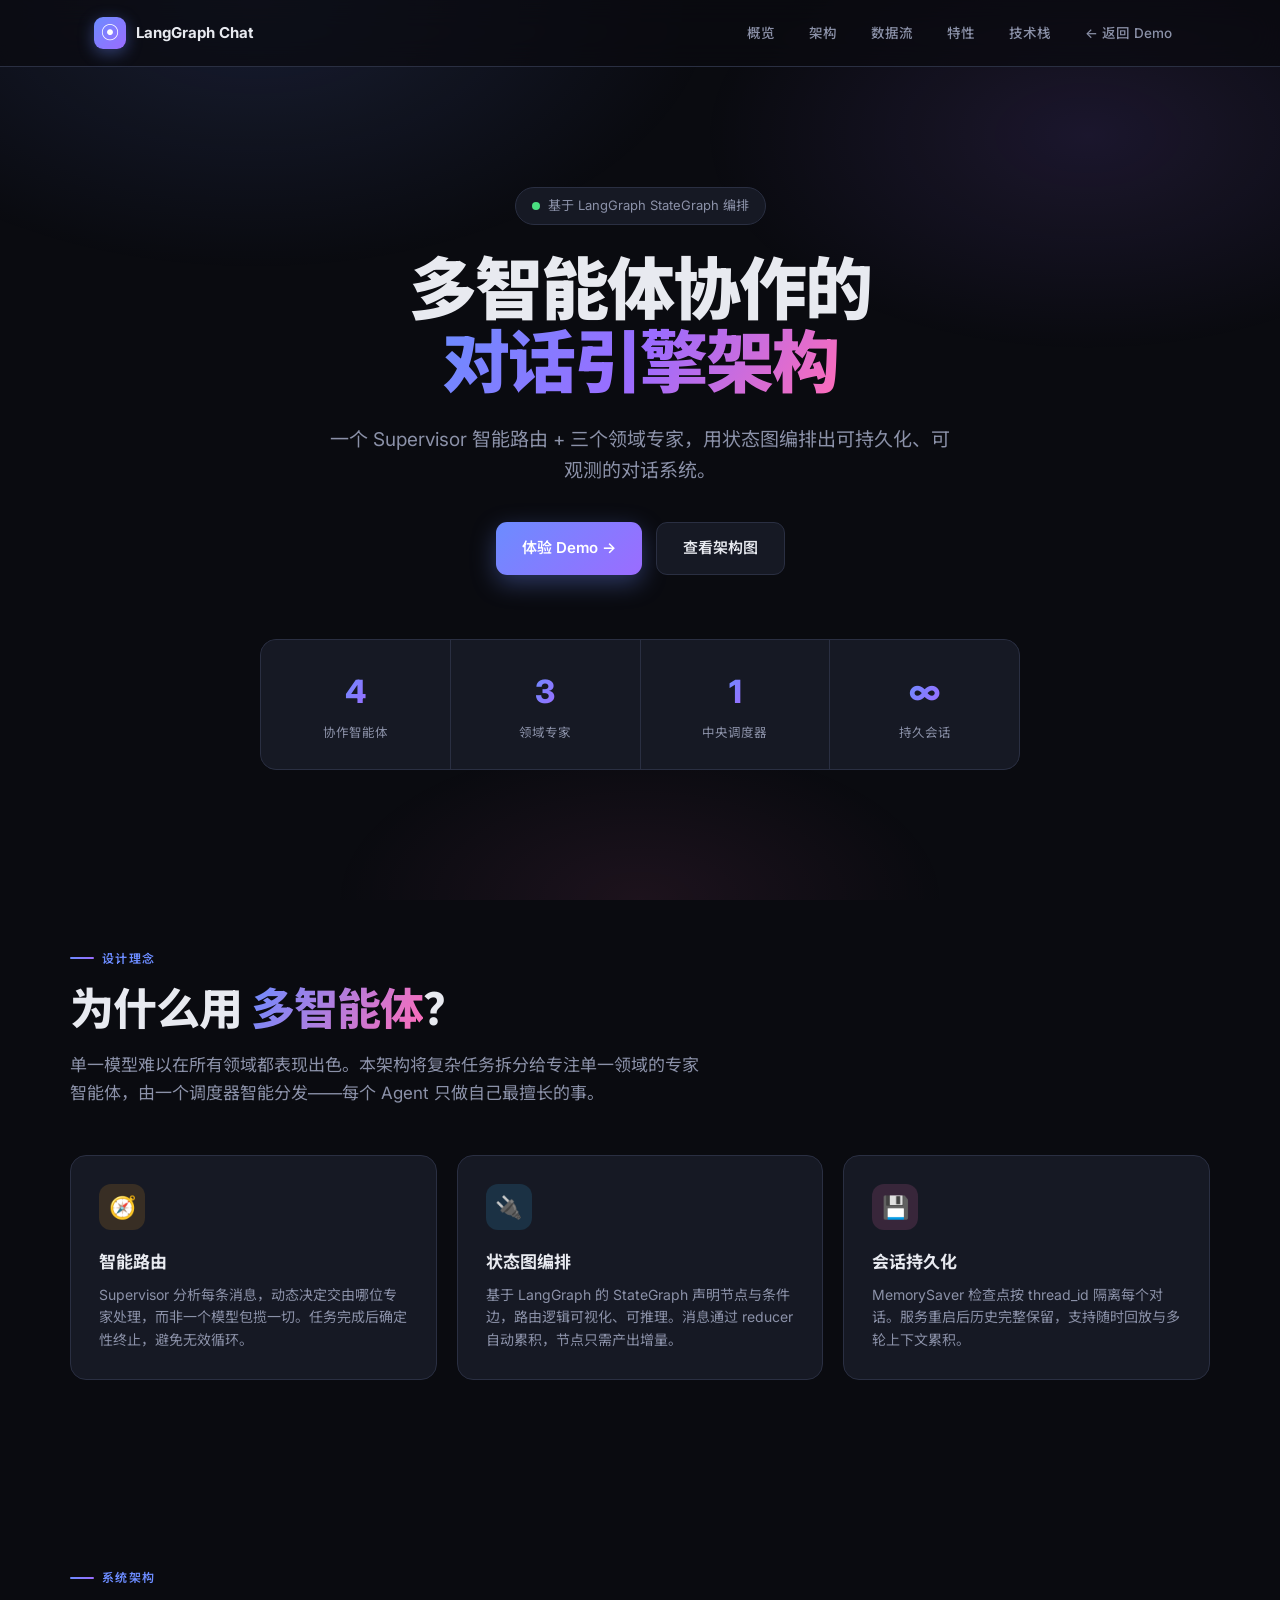
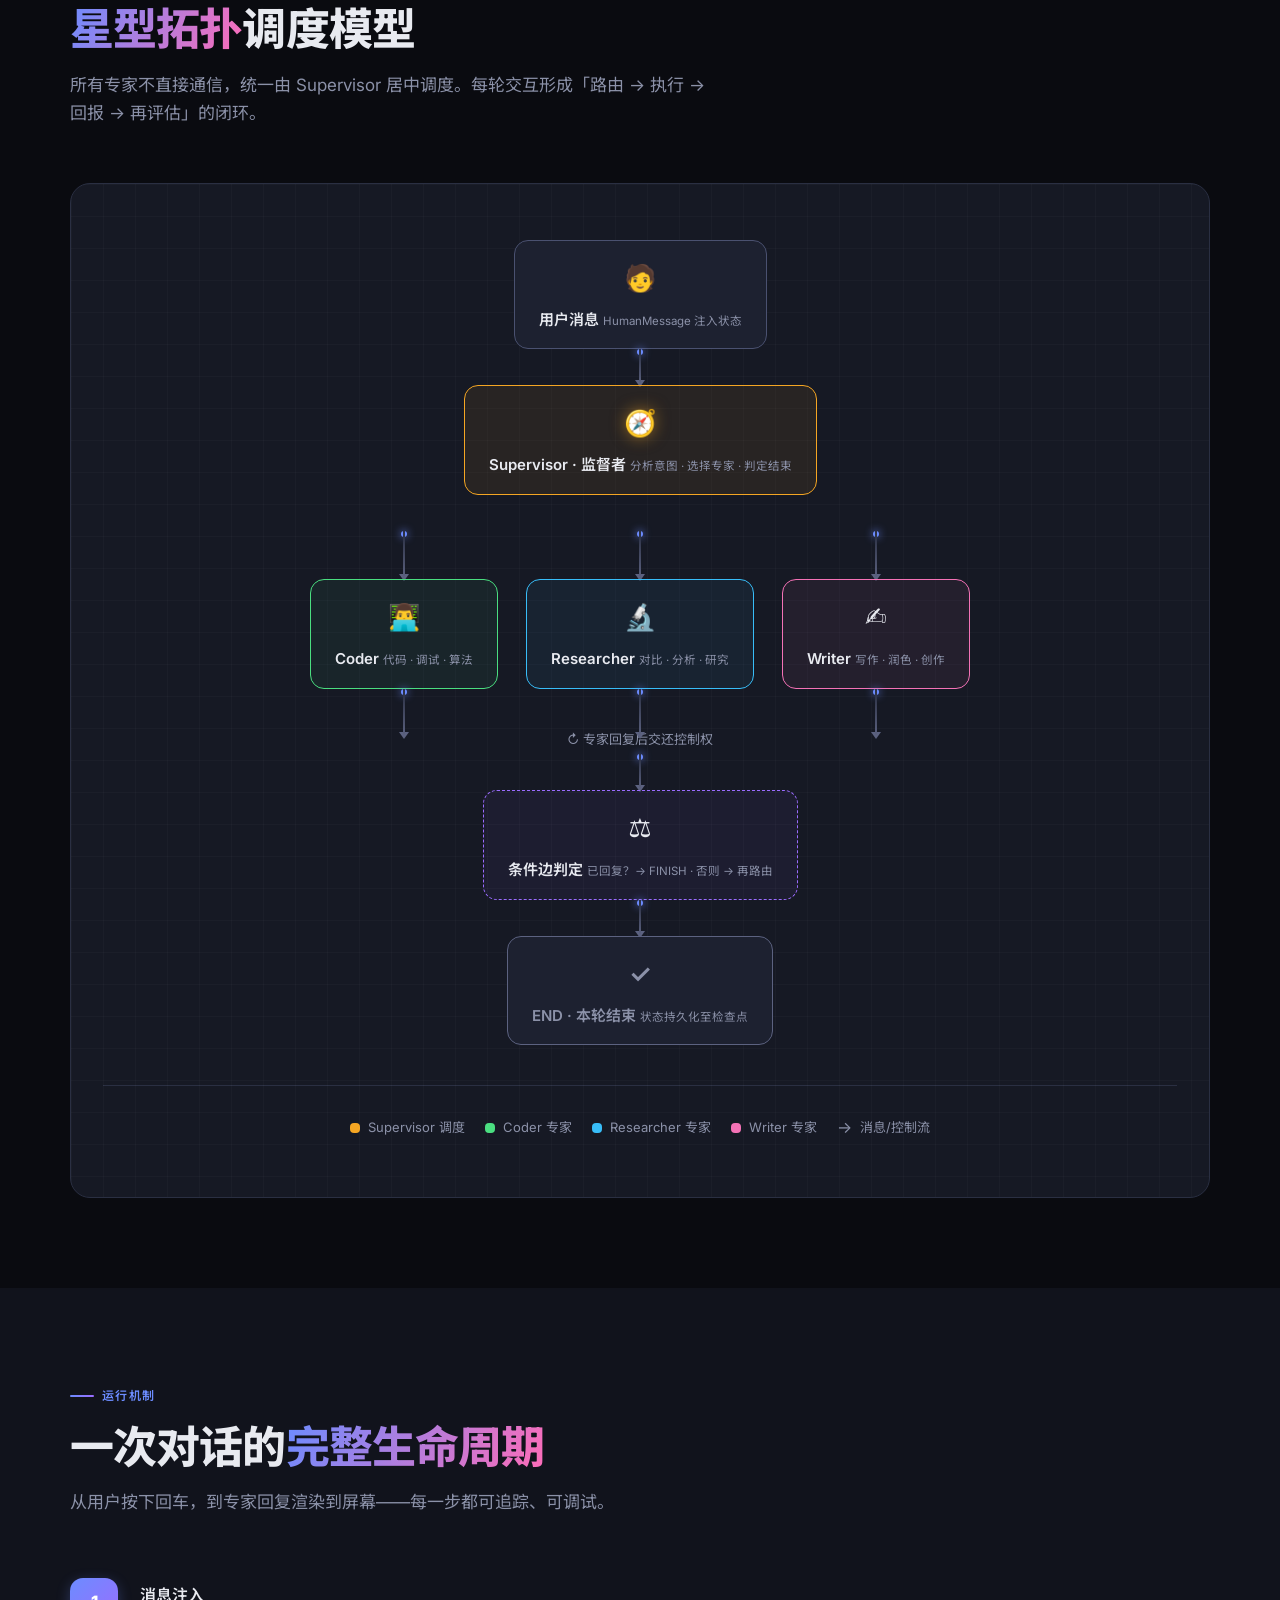
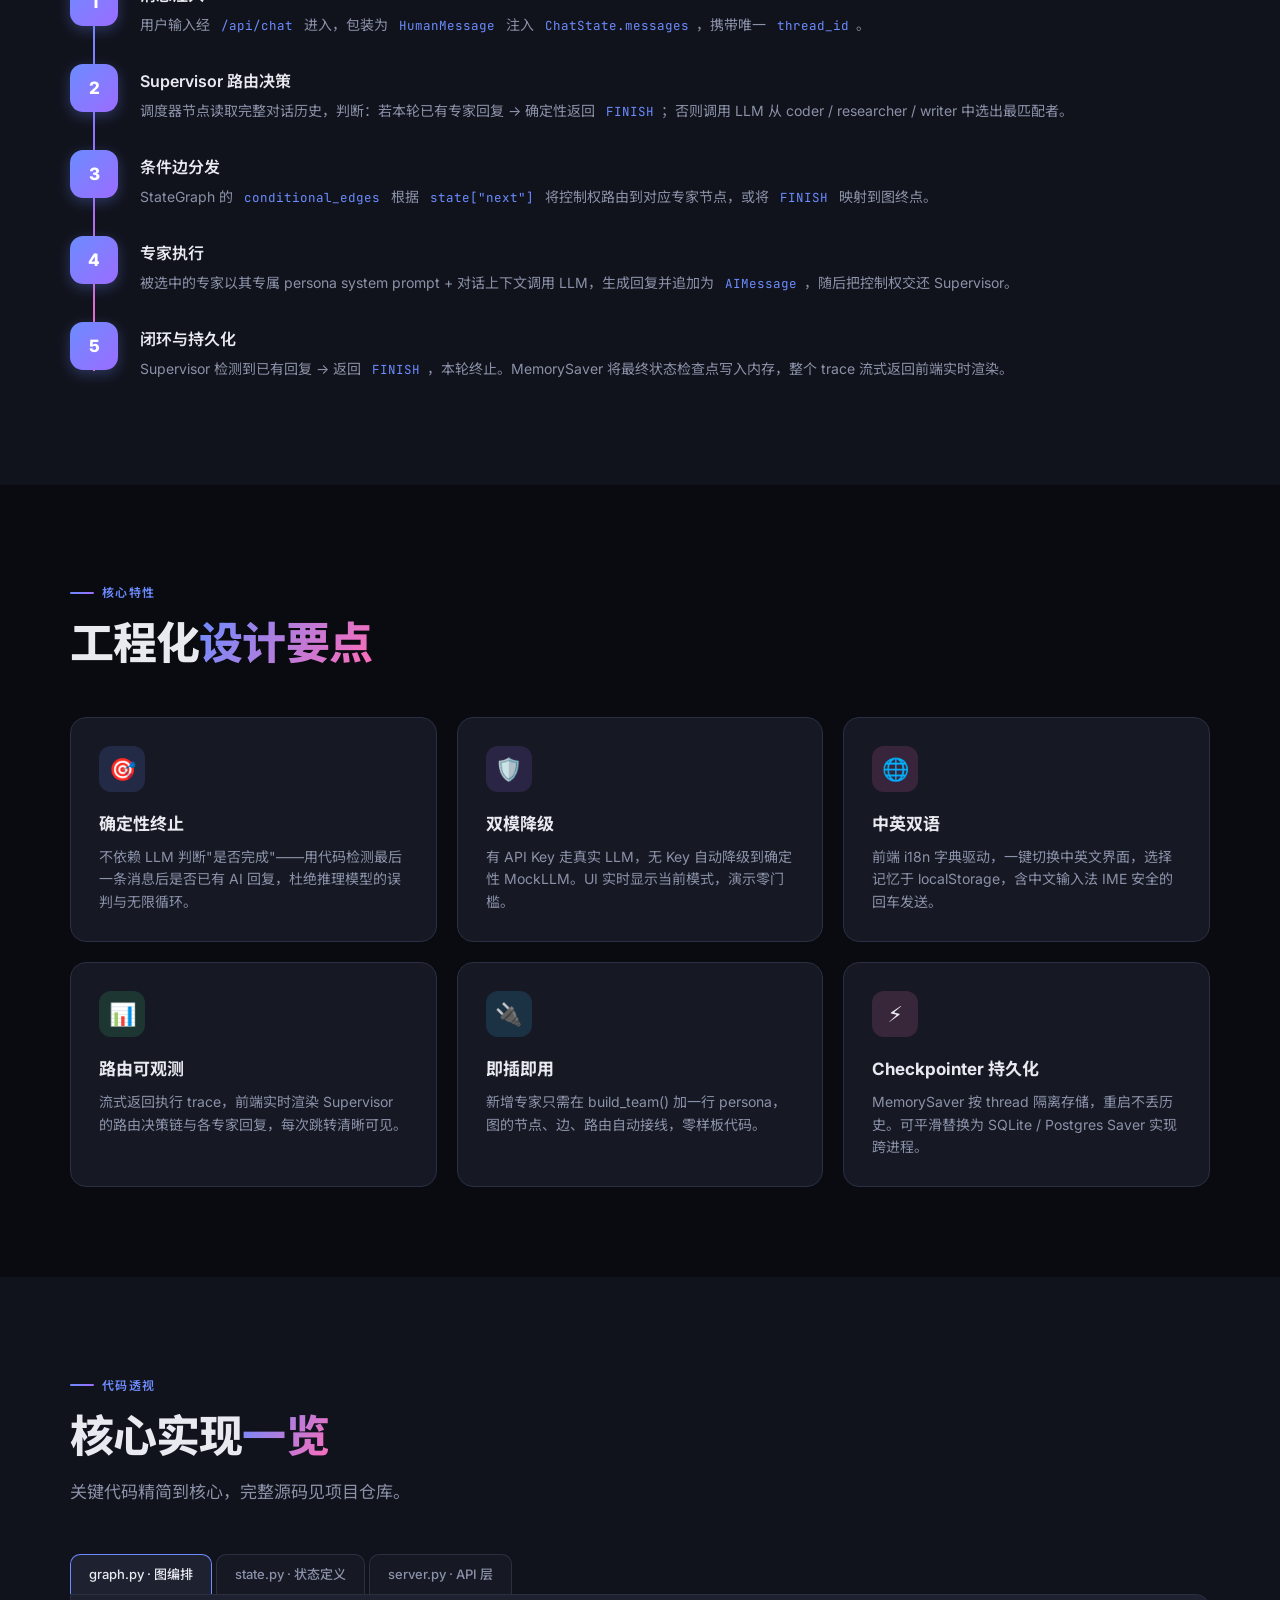
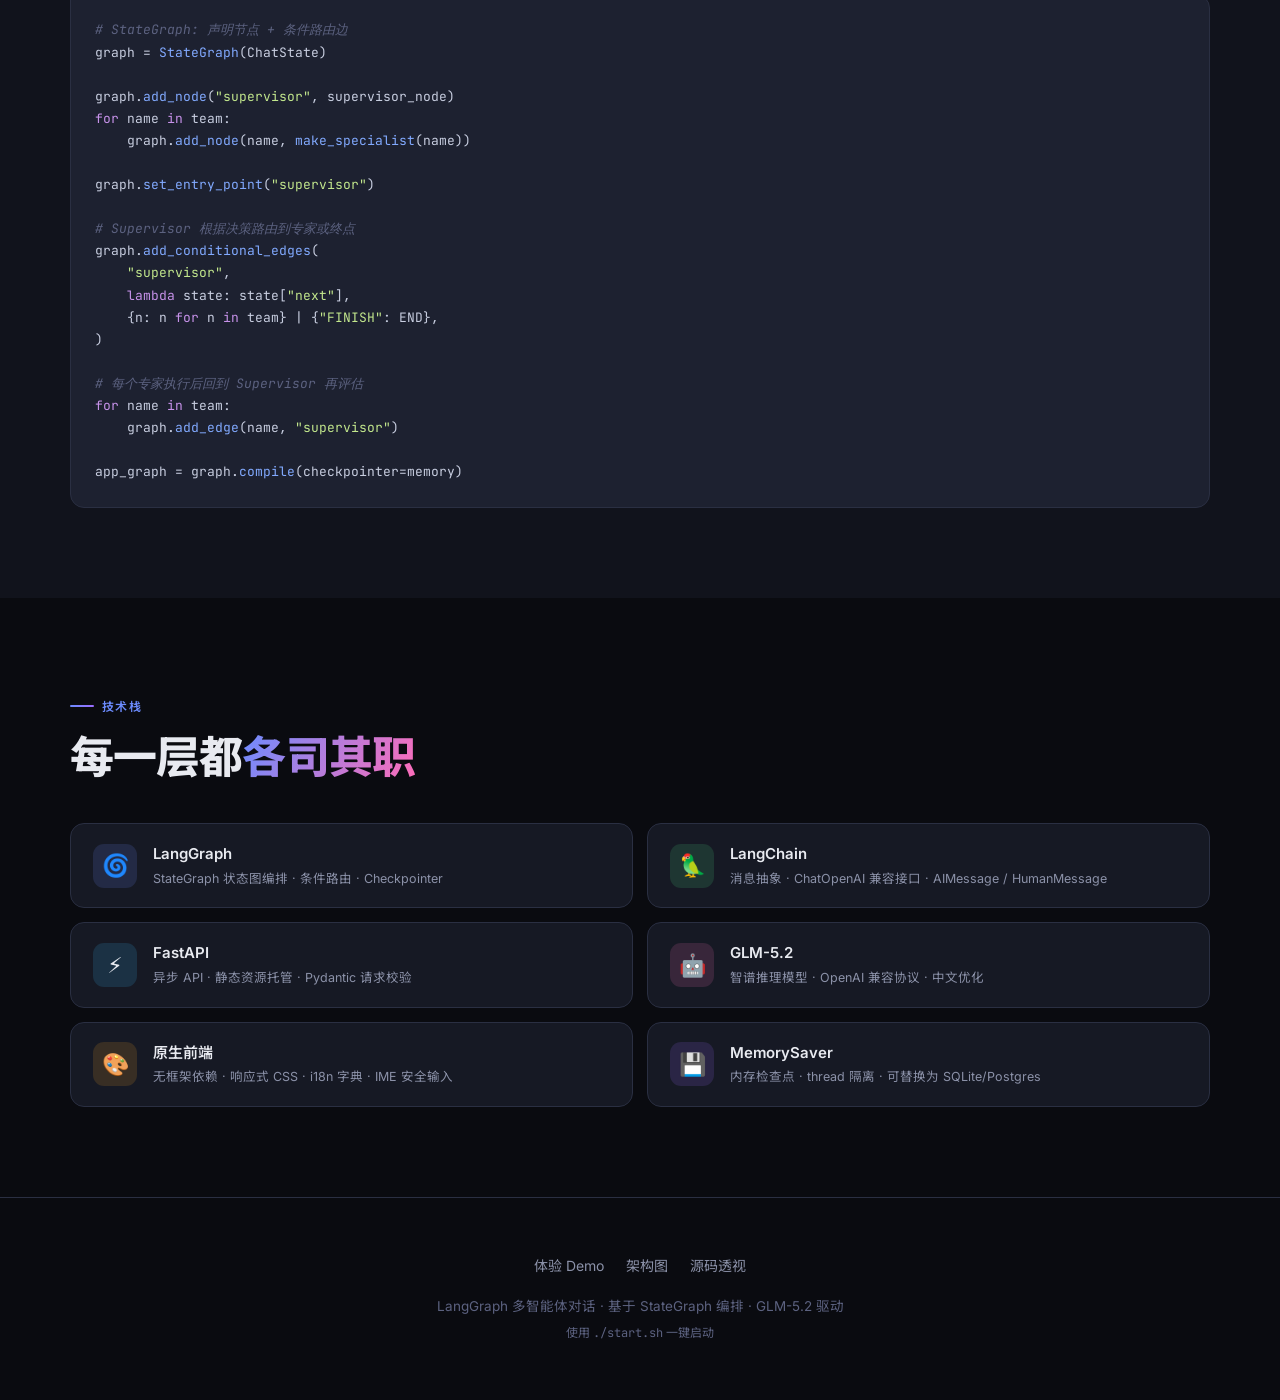
==== templates/architecture.html @ ba665dce "feat: LangGraph 多智能体对话网站 - LangGraph StateGraph 编排：Supervisor 智能路由 + Coder/Researcher/Writer 三专家 - 确" ====
<!DOCTYPE html>
<html lang="zh">
<head>
<meta charset="UTF-8">
<meta name="viewport" content="width=device-width, initial-scale=1.0">
<title>架构解析 · LangGraph 多智能体对话</title>
<link rel="preconnect" href="https://fonts.googleapis.com">
<link href="https://fonts.googleapis.com/css2?family=Inter:wght@400;500;600;700;800;900&family=JetBrains+Mono:wght@400;500;600&family=Noto+Sans+SC:wght@400;500;700&display=swap" rel="stylesheet">
<style>
/* ===================== Base ===================== */
*, *::before, *::after { box-sizing: border-box; margin: 0; padding: 0; }
:root {
  --bg: #0a0b10;
  --bg-2: #11131c;
  --card: #161924;
  --card-2: #1d2130;
  --border: #2a2f42;
  --text: #e8eaf0;
  --muted: #8b91a8;
  --dim: #5c6280;
  --grad-1: #6c8cff;
  --grad-2: #9b6cff;
  --grad-3: #ff6cb8;
  --sup: #f5a623;
  --code: #4ade80;
  --res: #38bdf8;
  --wri: #f472b6;
  --maxw: 1140px;
}
html { scroll-behavior: smooth; }
body {
  font-family: 'Inter', 'Noto Sans SC', system-ui, sans-serif;
  background: var(--bg);
  color: var(--text);
  line-height: 1.65;
  overflow-x: hidden;
  -webkit-font-smoothing: antialiased;
}
code, pre, .mono { font-family: 'JetBrains Mono', monospace; }
a { color: var(--grad-1); text-decoration: none; }

/* ===================== Ambient background ===================== */
.ambient {
  position: fixed; inset: 0; z-index: -1; pointer-events: none;
  background:
    radial-gradient(ellipse 60% 50% at 20% 0%, rgba(108,140,255,.14), transparent 60%),
    radial-gradient(ellipse 50% 40% at 85% 15%, rgba(155,108,255,.12), transparent 60%),
    radial-gradient(ellipse 40% 30% at 50% 100%, rgba(255,108,184,.08), transparent 60%);
}

/* ===================== Nav ===================== */
nav.topbar {
  position: sticky; top: 0; z-index: 50;
  backdrop-filter: blur(14px);
  background: rgba(10,11,16,.72);
  border-bottom: 1px solid var(--border);
}
.nav-inner {
  max-width: var(--maxw); margin: 0 auto; padding: 14px 24px;
  display: flex; align-items: center; justify-content: space-between;
}
.brand { display: flex; align-items: center; gap: 10px; font-weight: 700; }
.brand .logo {
  width: 32px; height: 32px; border-radius: 9px;
  background: linear-gradient(135deg, var(--grad-1), var(--grad-2));
  display: grid; place-items: center; color: #fff; font-size: 18px;
  box-shadow: 0 4px 16px rgba(108,140,255,.4);
}
.brand span { font-size: 15px; }
.nav-links { display: flex; gap: 6px; }
.nav-links a {
  color: var(--muted); font-size: 13.5px; font-weight: 500;
  padding: 8px 14px; border-radius: 8px; transition: all .2s;
}
.nav-links a:hover { color: var(--text); background: var(--card); }

/* ===================== Layout ===================== */
section { padding: 90px 24px; }
.container { max-width: var(--maxw); margin: 0 auto; }
.eyebrow {
  display: inline-flex; align-items: center; gap: 8px;
  font-size: 12px; font-weight: 600; letter-spacing: .12em; text-transform: uppercase;
  color: var(--grad-1); margin-bottom: 16px;
}
.eyebrow::before {
  content: ''; width: 24px; height: 2px; border-radius: 2px;
  background: linear-gradient(90deg, var(--grad-1), var(--grad-2));
}
h2.title {
  font-size: clamp(28px, 4vw, 44px); font-weight: 800; letter-spacing: -.02em;
  line-height: 1.15; margin-bottom: 16px;
}
h2.title .accent {
  background: linear-gradient(120deg, var(--grad-1), var(--grad-3));
  -webkit-background-clip: text; background-clip: text; color: transparent;
}
.lead { font-size: 17px; color: var(--muted); max-width: 640px; }

/* ===================== Hero ===================== */
.hero { padding: 120px 24px 80px; text-align: center; }
.hero .badge {
  display: inline-flex; align-items: center; gap: 8px;
  background: var(--card); border: 1px solid var(--border);
  padding: 7px 16px; border-radius: 999px; font-size: 13px; color: var(--muted);
  margin-bottom: 28px;
}
.hero .badge .pulse {
  width: 8px; height: 8px; border-radius: 50%; background: var(--code);
  box-shadow: 0 0 0 0 rgba(74,222,128,.6); animation: pulse 2s infinite;
}
@keyframes pulse {
  0% { box-shadow: 0 0 0 0 rgba(74,222,128,.5); }
  70% { box-shadow: 0 0 0 10px rgba(74,222,128,0); }
  100% { box-shadow: 0 0 0 0 rgba(74,222,128,0); }
}
.hero h1 {
  font-size: clamp(38px, 6vw, 68px); font-weight: 900; letter-spacing: -.03em;
  line-height: 1.08; margin-bottom: 24px;
}
.hero h1 .grad {
  background: linear-gradient(120deg, var(--grad-1) 0%, var(--grad-2) 50%, var(--grad-3) 100%);
  -webkit-background-clip: text; background-clip: text; color: transparent;
}
.hero p.sub { font-size: 19px; color: var(--muted); max-width: 620px; margin: 0 auto 36px; }
.hero-cta { display: flex; gap: 14px; justify-content: center; flex-wrap: wrap; }
.btn {
  display: inline-flex; align-items: center; gap: 8px;
  padding: 13px 26px; border-radius: 11px; font-weight: 600; font-size: 15px;
  cursor: pointer; border: none; transition: all .2s; font-family: inherit;
}
.btn-primary {
  background: linear-gradient(135deg, var(--grad-1), var(--grad-2)); color: #fff;
  box-shadow: 0 8px 24px rgba(108,140,255,.35);
}
.btn-primary:hover { transform: translateY(-2px); box-shadow: 0 12px 32px rgba(108,140,255,.45); }
.btn-ghost { background: var(--card); color: var(--text); border: 1px solid var(--border); }
.btn-ghost:hover { border-color: var(--grad-1); background: var(--card-2); }

/* Hero stats */
.hero-stats {
  display: grid; grid-template-columns: repeat(4, 1fr); gap: 1px;
  background: var(--border); border: 1px solid var(--border);
  border-radius: 16px; overflow: hidden; max-width: 760px; margin: 64px auto 0;
}
.stat { background: var(--card); padding: 26px 20px; text-align: center; }
.stat .num { font-size: 32px; font-weight: 800; letter-spacing: -.02em; }
.stat .num .accent { background: linear-gradient(120deg, var(--grad-1), var(--grad-2)); -webkit-background-clip: text; background-clip: text; color: transparent; }
.stat .lbl { font-size: 12.5px; color: var(--muted); margin-top: 4px; }

/* ===================== Architecture diagram ===================== */
.arch-flow {
  margin-top: 56px; background: var(--card); border: 1px solid var(--border);
  border-radius: 20px; padding: 56px 32px; position: relative; overflow: hidden;
}
.arch-flow::before {
  content: ''; position: absolute; inset: 0;
  background-image:
    linear-gradient(rgba(255,255,255,.025) 1px, transparent 1px),
    linear-gradient(90deg, rgba(255,255,255,.025) 1px, transparent 1px);
  background-size: 32px 32px; pointer-events: none;
}
.flow-graph { position: relative; z-index: 1; display: flex; flex-direction: column; align-items: center; gap: 0; }

.node {
  border-radius: 14px; padding: 16px 24px; text-align: center;
  font-weight: 600; position: relative; transition: all .3s;
  background: var(--card-2); border: 1.5px solid var(--border); min-width: 180px;
}
.node .emoji { font-size: 26px; display: block; margin-bottom: 6px; }
.node .nm { font-size: 15px; }
.node .desc { font-size: 11.5px; color: var(--muted); font-weight: 400; margin-top: 3px; }

.node-user { border-color: #4a5170; }
.node-sup { border-color: var(--sup); background: rgba(245,166,35,.08); }
.node-sup .emoji { filter: drop-shadow(0 0 8px rgba(245,166,35,.5)); }
.node-code { border-color: var(--code); background: rgba(74,222,128,.06); }
.node-res { border-color: var(--res); background: rgba(56,189,248,.06); }
.node-wri { border-color: var(--wri); background: rgba(244,114,182,.06); }
.node-end { border-color: var(--dim); color: var(--muted); }

/* glow on hover */
.node-sup:hover, .node-code:hover, .node-res:hover, .node-wri:hover { transform: translateY(-3px); }

.connector { width: 2px; height: 36px; position: relative; }
.connector::after {
  content: ''; position: absolute; left: 50%; top: 0; transform: translateX(-50%);
  width: 2px; height: 100%;
  background: linear-gradient(180deg, var(--border), var(--dim));
}
.connector::before {
  content: ''; position: absolute; left: 50%; bottom: -2px; transform: translateX(-50%);
  width: 0; height: 0;
  border-left: 5px solid transparent; border-right: 5px solid transparent;
  border-top: 7px solid var(--dim);
}

/* fan-out row */
.fan-row { display: flex; gap: 28px; align-items: flex-start; justify-content: center; flex-wrap: wrap; }
.fan-col { display: flex; flex-direction: column; align-items: center; gap: 0; }

/* animated flow dots */
.flow-dot {
  position: absolute; left: 50%; width: 6px; height: 6px; border-radius: 50%;
  background: var(--grad-1); transform: translateX(-50%);
  box-shadow: 0 0 8px var(--grad-1);
  animation: flowDown 2.2s linear infinite;
}
@keyframes flowDown {
  0% { top: -4px; opacity: 0; }
  15% { opacity: 1; }
  85% { opacity: 1; }
  100% { top: 100%; opacity: 0; }
}

.legend {
  display: flex; gap: 20px; justify-content: center; flex-wrap: wrap;
  margin-top: 40px; padding-top: 28px; border-top: 1px solid var(--border);
}
.legend-item { display: flex; align-items: center; gap: 8px; font-size: 13px; color: var(--muted); }
.legend-dot { width: 10px; height: 10px; border-radius: 4px; }

/* ===================== Feature cards ===================== */
.grid { display: grid; gap: 20px; margin-top: 48px; }
.grid-3 { grid-template-columns: repeat(3, 1fr); }
.grid-2 { grid-template-columns: repeat(2, 1fr); }
.card {
  background: var(--card); border: 1px solid var(--border); border-radius: 16px;
  padding: 28px; transition: all .25s; position: relative; overflow: hidden;
}
.card::before {
  content: ''; position: absolute; top: 0; left: 0; right: 0; height: 3px;
  background: var(--accent-c, var(--grad-1)); opacity: 0; transition: opacity .25s;
}
.card:hover { border-color: var(--accent-c, var(--grad-1)); transform: translateY(-4px); background: var(--card-2); }
.card:hover::before { opacity: 1; }
.card .ico {
  width: 46px; height: 46px; border-radius: 12px; display: grid; place-items: center;
  font-size: 22px; margin-bottom: 18px;
  background: color-mix(in srgb, var(--accent-c, var(--grad-1)) 15%, transparent);
}
.card h3 { font-size: 17px; font-weight: 700; margin-bottom: 8px; }
.card p { font-size: 14px; color: var(--muted); line-height: 1.6; }

/* ===================== Tech stack ===================== */
.stack-list { display: grid; grid-template-columns: repeat(2, 1fr); gap: 14px; margin-top: 40px; }
.stack-item {
  display: flex; align-items: center; gap: 16px; padding: 18px 22px;
  background: var(--card); border: 1px solid var(--border); border-radius: 14px;
  transition: all .2s;
}
.stack-item:hover { border-color: var(--grad-1); transform: translateX(4px); }
.stack-item .si-ico {
  width: 44px; height: 44px; border-radius: 11px; flex-shrink: 0;
  display: grid; place-items: center; font-size: 22px;
}
.stack-item h4 { font-size: 15px; font-weight: 600; }
.stack-item p { font-size: 12.5px; color: var(--muted); margin-top: 2px; }

/* ===================== Code block ===================== */
.code-wrap { margin-top: 48px; }
.code-tabs { display: flex; gap: 4px; margin-bottom: 0; }
.code-tab {
  padding: 9px 18px; font-size: 13px; font-weight: 500; color: var(--muted);
  background: var(--card); border: 1px solid var(--border); border-bottom: none;
  border-radius: 10px 10px 0 0; cursor: pointer; transition: all .2s;
}
.code-tab.active { color: var(--text); background: var(--card-2); border-color: var(--grad-1); }
.code-panel {
  display: none; background: var(--card-2); border: 1px solid var(--border);
  border-radius: 0 14px 14px 14px; padding: 24px; overflow-x: auto;
}
.code-panel.active { display: block; }
.code-panel pre { font-size: 13px; line-height: 1.7; color: #c8cee0; }
.code-panel .kw { color: #c792ea; }
.code-panel .fn { color: #82aaff; }
.code-panel .st { color: #c3e88d; }
.code-panel .cm { color: #5c6280; font-style: italic; }
.code-panel .nm { color: #ffcb6b; }
.code-panel .op { color: #89ddff; }

/* ===================== Data flow steps ===================== */
.steps { margin-top: 48px; position: relative; }
.steps::before {
  content: ''; position: absolute; left: 23px; top: 24px; bottom: 24px; width: 2px;
  background: linear-gradient(180deg, var(--grad-1), var(--grad-2), var(--grad-3));
}
.step { display: flex; gap: 22px; padding: 14px 0; position: relative; }
.step-num {
  width: 48px; height: 48px; border-radius: 13px; flex-shrink: 0; z-index: 1;
  display: grid; place-items: center; font-weight: 800; font-size: 17px; color: #fff;
  background: linear-gradient(135deg, var(--grad-1), var(--grad-2));
  box-shadow: 0 4px 14px rgba(108,140,255,.3);
}
.step-body { padding-top: 4px; }
.step-body h4 { font-size: 16px; font-weight: 600; margin-bottom: 4px; }
.step-body p { font-size: 14px; color: var(--muted); }
.step-body code {
  background: var(--bg-2); padding: 2px 7px; border-radius: 5px;
  font-size: 12.5px; color: var(--grad-1);
}

/* ===================== Footer ===================== */
footer { padding: 56px 24px; border-top: 1px solid var(--border); text-align: center; }
footer p { color: var(--dim); font-size: 13.5px; }
footer .links { display: flex; gap: 22px; justify-content: center; margin-bottom: 18px; }
footer .links a { color: var(--muted); font-size: 14px; }
footer .links a:hover { color: var(--text); }

/* ===================== Reveal animation ===================== */
.reveal { opacity: 0; transform: translateY(30px); transition: opacity .7s, transform .7s; }
.reveal.in { opacity: 1; transform: none; }

/* ===================== Responsive ===================== */
@media (max-width: 860px) {
  .grid-3 { grid-template-columns: 1fr; }
  .grid-2 { grid-template-columns: 1fr; }
  .stack-list { grid-template-columns: 1fr; }
  .hero-stats { grid-template-columns: repeat(2, 1fr); }
  section { padding: 64px 20px; }
  .hero { padding: 80px 20px 50px; }
  .nav-links { display: none; }
  .fan-row { gap: 16px; }
}
</style>
</head>
<body>
<div class="ambient"></div>

<!-- ============ NAV ============ -->
<nav class="topbar">
  <div class="nav-inner">
    <div class="brand">
      <div class="logo">⦿</div>
      <span>LangGraph Chat</span>
    </div>
    <div class="nav-links">
      <a href="#overview">概览</a>
      <a href="#architecture">架构</a>
      <a href="#flow">数据流</a>
      <a href="#features">特性</a>
      <a href="#tech">技术栈</a>
      <a href="/">← 返回 Demo</a>
    </div>
  </div>
</nav>

<!-- ============ HERO ============ -->
<header class="hero">
  <div class="badge"><span class="pulse"></span> 基于 LangGraph StateGraph 编排</div>
  <h1>多智能体协作的<br><span class="grad">对话引擎架构</span></h1>
  <p class="sub">一个 Supervisor 智能路由 + 三个领域专家，用状态图编排出可持久化、可观测的对话系统。</p>
  <div class="hero-cta">
    <a href="/" class="btn btn-primary">体验 Demo →</a>
    <a href="#architecture" class="btn btn-ghost">查看架构图</a>
  </div>

  <div class="hero-stats reveal">
    <div class="stat"><div class="num"><span class="accent">4</span></div><div class="lbl">协作智能体</div></div>
    <div class="stat"><div class="num"><span class="accent">3</span></div><div class="lbl">领域专家</div></div>
    <div class="stat"><div class="num"><span class="accent">1</span></div><div class="lbl">中央调度器</div></div>
    <div class="stat"><div class="num"><span class="accent">∞</span></div><div class="lbl">持久会话</div></div>
  </div>
</header>

<!-- ============ OVERVIEW ============ -->
<section id="overview">
  <div class="container">
    <div class="reveal">
      <div class="eyebrow">设计理念</div>
      <h2 class="title">为什么用 <span class="accent">多智能体</span>？</h2>
      <p class="lead">单一模型难以在所有领域都表现出色。本架构将复杂任务拆分给专注单一领域的专家智能体，由一个调度器智能分发——每个 Agent 只做自己最擅长的事。</p>
    </div>
    <div class="grid grid-3 reveal">
      <div class="card" style="--accent-c: var(--sup)">
        <div class="ico">🧭</div>
        <h3>智能路由</h3>
        <p>Supervisor 分析每条消息，动态决定交由哪位专家处理，而非一个模型包揽一切。任务完成后确定性终止，避免无效循环。</p>
      </div>
      <div class="card" style="--accent-c: var(--res)">
        <div class="ico">🔌</div>
        <h3>状态图编排</h3>
        <p>基于 LangGraph 的 StateGraph 声明节点与条件边，路由逻辑可视化、可推理。消息通过 reducer 自动累积，节点只需产出增量。</p>
      </div>
      <div class="card" style="--accent-c: var(--wri)">
        <div class="ico">💾</div>
        <h3>会话持久化</h3>
        <p>MemorySaver 检查点按 thread_id 隔离每个对话。服务重启后历史完整保留，支持随时回放与多轮上下文累积。</p>
      </div>
    </div>
  </div>
</section>

<!-- ============ ARCHITECTURE DIAGRAM ============ -->
<section id="architecture">
  <div class="container">
    <div class="reveal">
      <div class="eyebrow">系统架构</div>
      <h2 class="title"><span class="accent">星型拓扑</span>调度模型</h2>
      <p class="lead">所有专家不直接通信，统一由 Supervisor 居中调度。每轮交互形成「路由 → 执行 → 回报 → 再评估」的闭环。</p>
    </div>

    <div class="arch-flow reveal">
      <div class="flow-graph">
        <!-- User input -->
        <div class="node node-user">
          <span class="emoji">🧑</span>
          <span class="nm">用户消息</span>
          <span class="desc">HumanMessage 注入状态</span>
        </div>
        <div class="connector"><span class="flow-dot" style="animation-delay:0s"></span></div>

        <!-- Supervisor -->
        <div class="node node-sup">
          <span class="emoji">🧭</span>
          <span class="nm">Supervisor · 监督者</span>
          <span class="desc">分析意图 · 选择专家 · 判定结束</span>
        </div>

        <!-- fan-out to specialists -->
        <div class="fan-row" style="margin-top: 36px;">
          <div class="fan-col">
            <div class="connector" style="height:48px"><span class="flow-dot" style="animation-delay:.3s"></span></div>
            <div class="node node-code">
              <span class="emoji">👨‍💻</span>
              <span class="nm">Coder</span>
              <span class="desc">代码 · 调试 · 算法</span>
            </div>
            <div class="connector" style="height:48px"><span class="flow-dot" style="animation-delay:1.2s"></span></div>
          </div>
          <div class="fan-col">
            <div class="connector" style="height:48px"><span class="flow-dot" style="animation-delay:.6s"></span></div>
            <div class="node node-res">
              <span class="emoji">🔬</span>
              <span class="nm">Researcher</span>
              <span class="desc">对比 · 分析 · 研究</span>
            </div>
            <div class="connector" style="height:48px"><span class="flow-dot" style="animation-delay:1.5s"></span></div>
          </div>
          <div class="fan-col">
            <div class="connector" style="height:48px"><span class="flow-dot" style="animation-delay:.9s"></span></div>
            <div class="node node-wri">
              <span class="emoji">✍️</span>
              <span class="nm">Writer</span>
              <span class="desc">写作 · 润色 · 创作</span>
            </div>
            <div class="connector" style="height:48px"><span class="flow-dot" style="animation-delay:1.8s"></span></div>
          </div>
        </div>

        <!-- back to supervisor (converge) -->
        <div style="color:var(--muted); font-size:13px; margin:-8px 0 4px;">↻ 专家回复后交还控制权</div>
        <div class="connector"><span class="flow-dot" style="animation-delay:2s"></span></div>

        <!-- Decision: route again or finish -->
        <div class="node" style="border-style:dashed; border-color:var(--grad-2); background:rgba(155,108,255,.06)">
          <span class="emoji">⚖️</span>
          <span class="nm">条件边判定</span>
          <span class="desc">已回复？→ FINISH · 否则 → 再路由</span>
        </div>
        <div class="connector"><span class="flow-dot" style="animation-delay:2.4s"></span></div>

        <div class="node node-end">
          <span class="emoji">✓</span>
          <span class="nm">END · 本轮结束</span>
          <span class="desc">状态持久化至检查点</span>
        </div>
      </div>

      <div class="legend">
        <div class="legend-item"><span class="legend-dot" style="background:var(--sup)"></span> Supervisor 调度</div>
        <div class="legend-item"><span class="legend-dot" style="background:var(--code)"></span> Coder 专家</div>
        <div class="legend-item"><span class="legend-dot" style="background:var(--res)"></span> Researcher 专家</div>
        <div class="legend-item"><span class="legend-dot" style="background:var(--wri)"></span> Writer 专家</div>
        <div class="legend-item"><span style="font-size:16px">→</span> 消息/控制流</div>
      </div>
    </div>
  </div>
</section>

<!-- ============ DATA FLOW ============ -->
<section id="flow" style="background: var(--bg-2);">
  <div class="container">
    <div class="reveal">
      <div class="eyebrow">运行机制</div>
      <h2 class="title">一次对话的<span class="accent">完整生命周期</span></h2>
      <p class="lead">从用户按下回车，到专家回复渲染到屏幕——每一步都可追踪、可调试。</p>
    </div>

    <div class="steps reveal">
      <div class="step">
        <div class="step-num">1</div>
        <div class="step-body">
          <h4>消息注入</h4>
          <p>用户输入经 <code>/api/chat</code> 进入，包装为 <code>HumanMessage</code> 注入 <code>ChatState.messages</code>，携带唯一 <code>thread_id</code>。</p>
        </div>
      </div>
      <div class="step">
        <div class="step-num">2</div>
        <div class="step-body">
          <h4>Supervisor 路由决策</h4>
          <p>调度器节点读取完整对话历史，判断：若本轮已有专家回复 → 确定性返回 <code>FINISH</code>；否则调用 LLM 从 coder / researcher / writer 中选出最匹配者。</p>
        </div>
      </div>
      <div class="step">
        <div class="step-num">3</div>
        <div class="step-body">
          <h4>条件边分发</h4>
          <p>StateGraph 的 <code>conditional_edges</code> 根据 <code>state["next"]</code> 将控制权路由到对应专家节点，或将 <code>FINISH</code> 映射到图终点。</p>
        </div>
      </div>
      <div class="step">
        <div class="step-num">4</div>
        <div class="step-body">
          <h4>专家执行</h4>
          <p>被选中的专家以其专属 persona system prompt + 对话上下文调用 LLM，生成回复并追加为 <code>AIMessage</code>，随后把控制权交还 Supervisor。</p>
        </div>
      </div>
      <div class="step">
        <div class="step-num">5</div>
        <div class="step-body">
          <h4>闭环与持久化</h4>
          <p>Supervisor 检测到已有回复 → 返回 <code>FINISH</code>，本轮终止。MemorySaver 将最终状态检查点写入内存，整个 trace 流式返回前端实时渲染。</p>
        </div>
      </div>
    </div>
  </div>
</section>

<!-- ============ FEATURES ============ -->
<section id="features">
  <div class="container">
    <div class="reveal">
      <div class="eyebrow">核心特性</div>
      <h2 class="title">工程化<span class="accent">设计要点</span></h2>
    </div>
    <div class="grid grid-3 reveal">
      <div class="card" style="--accent-c: var(--grad-1)">
        <div class="ico">🎯</div>
        <h3>确定性终止</h3>
        <p>不依赖 LLM 判断"是否完成"——用代码检测最后一条消息后是否已有 AI 回复，杜绝推理模型的误判与无限循环。</p>
      </div>
      <div class="card" style="--accent-c: var(--grad-2)">
        <div class="ico">🛡️</div>
        <h3>双模降级</h3>
        <p>有 API Key 走真实 LLM，无 Key 自动降级到确定性 MockLLM。UI 实时显示当前模式，演示零门槛。</p>
      </div>
      <div class="card" style="--accent-c: var(--grad-3)">
        <div class="ico">🌐</div>
        <h3>中英双语</h3>
        <p>前端 i18n 字典驱动，一键切换中英文界面，选择记忆于 localStorage，含中文输入法 IME 安全的回车发送。</p>
      </div>
      <div class="card" style="--accent-c: var(--code)">
        <div class="ico">📊</div>
        <h3>路由可观测</h3>
        <p>流式返回执行 trace，前端实时渲染 Supervisor 的路由决策链与各专家回复，每次跳转清晰可见。</p>
      </div>
      <div class="card" style="--accent-c: var(--res)">
        <div class="ico">🔌</div>
        <h3>即插即用</h3>
        <p>新增专家只需在 build_team() 加一行 persona，图的节点、边、路由自动接线，零样板代码。</p>
      </div>
      <div class="card" style="--accent-c: var(--wri)">
        <div class="ico">⚡</div>
        <h3>Checkpointer 持久化</h3>
        <p>MemorySaver 按 thread 隔离存储，重启不丢历史。可平滑替换为 SQLite / Postgres Saver 实现跨进程。</p>
      </div>
    </div>
  </div>
</section>

<!-- ============ CODE ============ -->
<section id="code" style="background: var(--bg-2);">
  <div class="container">
    <div class="reveal">
      <div class="eyebrow">代码透视</div>
      <h2 class="title">核心实现<span class="accent">一览</span></h2>
      <p class="lead">关键代码精简到核心，完整源码见项目仓库。</p>
    </div>

    <div class="code-wrap reveal">
      <div class="code-tabs">
        <div class="code-tab active" data-tab="graph">graph.py · 图编排</div>
        <div class="code-tab" data-tab="state">state.py · 状态定义</div>
        <div class="code-tab" data-tab="server">server.py · API 层</div>
      </div>

      <div class="code-panel active" data-panel="graph">
<pre><span class="cm"># StateGraph: 声明节点 + 条件路由边</span>
graph = <span class="fn">StateGraph</span>(ChatState)

graph.<span class="fn">add_node</span>(<span class="st">"supervisor"</span>, supervisor_node)
<span class="kw">for</span> name <span class="kw">in</span> team:
    graph.<span class="fn">add_node</span>(name, <span class="fn">make_specialist</span>(name))

graph.<span class="fn">set_entry_point</span>(<span class="st">"supervisor"</span>)

<span class="cm"># Supervisor 根据决策路由到专家或终点</span>
graph.<span class="fn">add_conditional_edges</span>(
    <span class="st">"supervisor"</span>,
    <span class="kw">lambda</span> state: state[<span class="st">"next"</span>],
    {n: n <span class="kw">for</span> n <span class="kw">in</span> team} | {<span class="st">"FINISH"</span>: END},
)

<span class="cm"># 每个专家执行后回到 Supervisor 再评估</span>
<span class="kw">for</span> name <span class="kw">in</span> team:
    graph.<span class="fn">add_edge</span>(name, <span class="st">"supervisor"</span>)

app_graph = graph.<span class="fn">compile</span>(checkpointer=memory)</pre>
      </div>

      <div class="code-panel" data-panel="state">
<pre><span class="cm"># 流经所有节点的共享状态</span>
<span class="kw">class</span> <span class="nm">ChatState</span>(<span class="nm">TypedDict</span>):
    <span class="cm"># add_messages reducer: 节点只返回新消息，自动累积</span>
    messages: <span class="nm">Annotated</span>[<span class="nm">List</span>[<span class="nm">BaseMessage</span>], add_messages]
    next: <span class="nm">str</span>            <span class="cm"># Supervisor 的路由决策</span>
    active_agent: <span class="nm">Optional</span>[<span class="nm">str</span>]  <span class="cm"># 当前发言的专家</span>
    turn_count: <span class="nm">int</span>      <span class="cm"># 跳数安全边界 (MAX_TURNS=6)</span>

<span class="cm"># Supervisor 的确定性终止逻辑</span>
<span class="kw">def</span> <span class="fn">supervisor</span>(state):
    msgs = state[<span class="st">"messages"</span>]
    last_human = <span class="fn">find_last_human</span>(msgs)
    has_reply = <span class="fn">any</span>(m.type==<span class="st">"ai"</span> <span class="kw">and</span> i > last_human
                   <span class="kw">for</span> i, m <span class="kw">in</span> <span class="fn">enumerate</span>(msgs))
    <span class="kw">if</span> has_reply:
        <span class="kw">return</span> {<span class="st">"next"</span>: <span class="st">"FINISH"</span>}  <span class="cm"># 代码判定，不靠 LLM</span>
    <span class="kw">return</span> {<span class="st">"next"</span>: <span class="fn">llm_pick_specialist</span>(msgs)}</pre>
      </div>

      <div class="code-panel" data-panel="server">
<pre><span class="cm"># FastAPI: 流式执行 + 检查点持久化</span>
<span class="op">@</span>app.<span class="fn">post</span>(<span class="st">"/api/chat"</span>)
<span class="kw">async def</span> <span class="fn">chat</span>(req: ChatRequest):
    thread_id = req.thread_id <span class="kw">or</span> <span class="fn">uuid</span>()
    config = {<span class="st">"configurable"</span>: {<span class="st">"thread_id"</span>: thread_id}}

    inputs = {<span class="st">"messages"</span>: [<span class="fn">HumanMessage</span>(req.message)]}
    <span class="cm"># 流式执行，收集每个节点的增量</span>
    stream = app_graph.<span class="fn">stream</span>(inputs, config, stream_mode=<span class="st">"updates"</span>)
    trace = <span class="fn">extract_trace</span>(stream)

    <span class="cm"># 从持久化状态取最终回复</span>
    snap = app_graph.<span class="fn">get_state</span>(config)
    final = snap.values[<span class="st">"messages"</span>][-<span class="nm">1</span>].content

    <span class="kw">return</span> {<span class="st">"thread_id"</span>: thread_id, <span class="st">"trace"</span>: trace,
            <span class="st">"final"</span>: final, <span class="st">"llm_mode"</span>: mode}</pre>
      </div>
    </div>
  </div>
</section>

<!-- ============ TECH STACK ============ -->
<section id="tech">
  <div class="container">
    <div class="reveal">
      <div class="eyebrow">技术栈</div>
      <h2 class="title">每一层都<span class="accent">各司其职</span></h2>
    </div>
    <div class="stack-list reveal">
      <div class="stack-item">
        <div class="si-ico" style="background:rgba(108,140,255,.15)">🌀</div>
        <div><h4>LangGraph</h4><p>StateGraph 状态图编排 · 条件路由 · Checkpointer</p></div>
      </div>
      <div class="stack-item">
        <div class="si-ico" style="background:rgba(74,222,128,.15)">🦜</div>
        <div><h4>LangChain</h4><p>消息抽象 · ChatOpenAI 兼容接口 · AIMessage / HumanMessage</p></div>
      </div>
      <div class="stack-item">
        <div class="si-ico" style="background:rgba(56,189,248,.15)">⚡</div>
        <div><h4>FastAPI</h4><p>异步 API · 静态资源托管 · Pydantic 请求校验</p></div>
      </div>
      <div class="stack-item">
        <div class="si-ico" style="background:rgba(244,114,182,.15)">🤖</div>
        <div><h4>GLM-5.2</h4><p>智谱推理模型 · OpenAI 兼容协议 · 中文优化</p></div>
      </div>
      <div class="stack-item">
        <div class="si-ico" style="background:rgba(245,166,35,.15)">🎨</div>
        <div><h4>原生前端</h4><p>无框架依赖 · 响应式 CSS · i18n 字典 · IME 安全输入</p></div>
      </div>
      <div class="stack-item">
        <div class="si-ico" style="background:rgba(155,108,255,.15)">💾</div>
        <div><h4>MemorySaver</h4><p>内存检查点 · thread 隔离 · 可替换为 SQLite/Postgres</p></div>
      </div>
    </div>
  </div>
</section>

<!-- ============ FOOTER ============ -->
<footer>
  <div class="container">
    <div class="links">
      <a href="/">体验 Demo</a>
      <a href="#architecture">架构图</a>
      <a href="#code">源码透视</a>
    </div>
    <p>LangGraph 多智能体对话 · 基于 StateGraph 编排 · GLM-5.2 驱动</p>
    <p style="margin-top:6px; font-size:12px;">使用 <code style="color:var(--dim)">./start.sh</code> 一键启动</p>
  </div>
</footer>

<script>
// ============ Code tabs ============
document.querySelectorAll('.code-tab').forEach(tab => {
  tab.addEventListener('click', () => {
    const target = tab.dataset.tab;
    document.querySelectorAll('.code-tab').forEach(t => t.classList.remove('active'));
    document.querySelectorAll('.code-panel').forEach(p => p.classList.remove('active'));
    tab.classList.add('active');
    document.querySelector(`.code-panel[data-panel="${target}"]`).classList.add('active');
  });
});

// ============ Scroll reveal ============
const io = new IntersectionObserver((entries) => {
  entries.forEach(e => { if (e.isIntersecting) e.target.classList.add('in'); });
}, { threshold: 0.12 });
document.querySelectorAll('.reveal').forEach(el => io.observe(el));
</script>
</body>
</html>
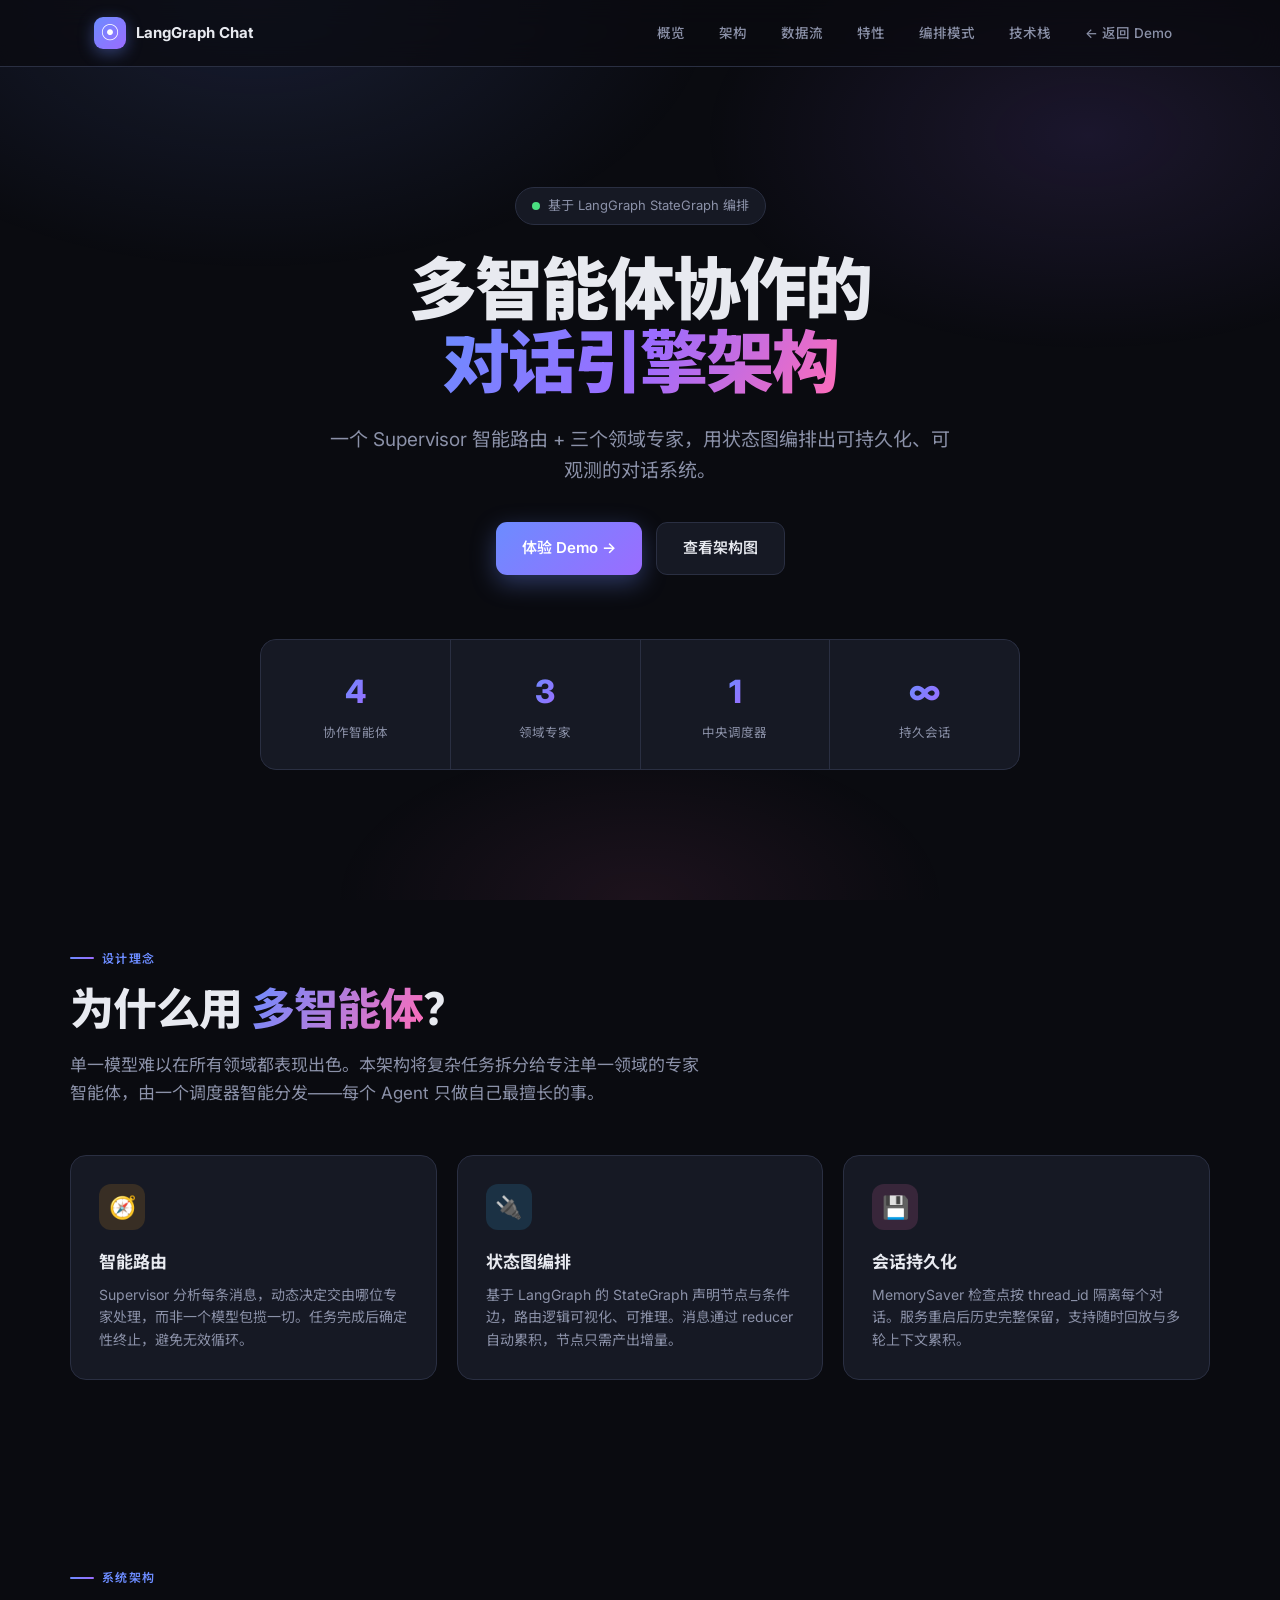
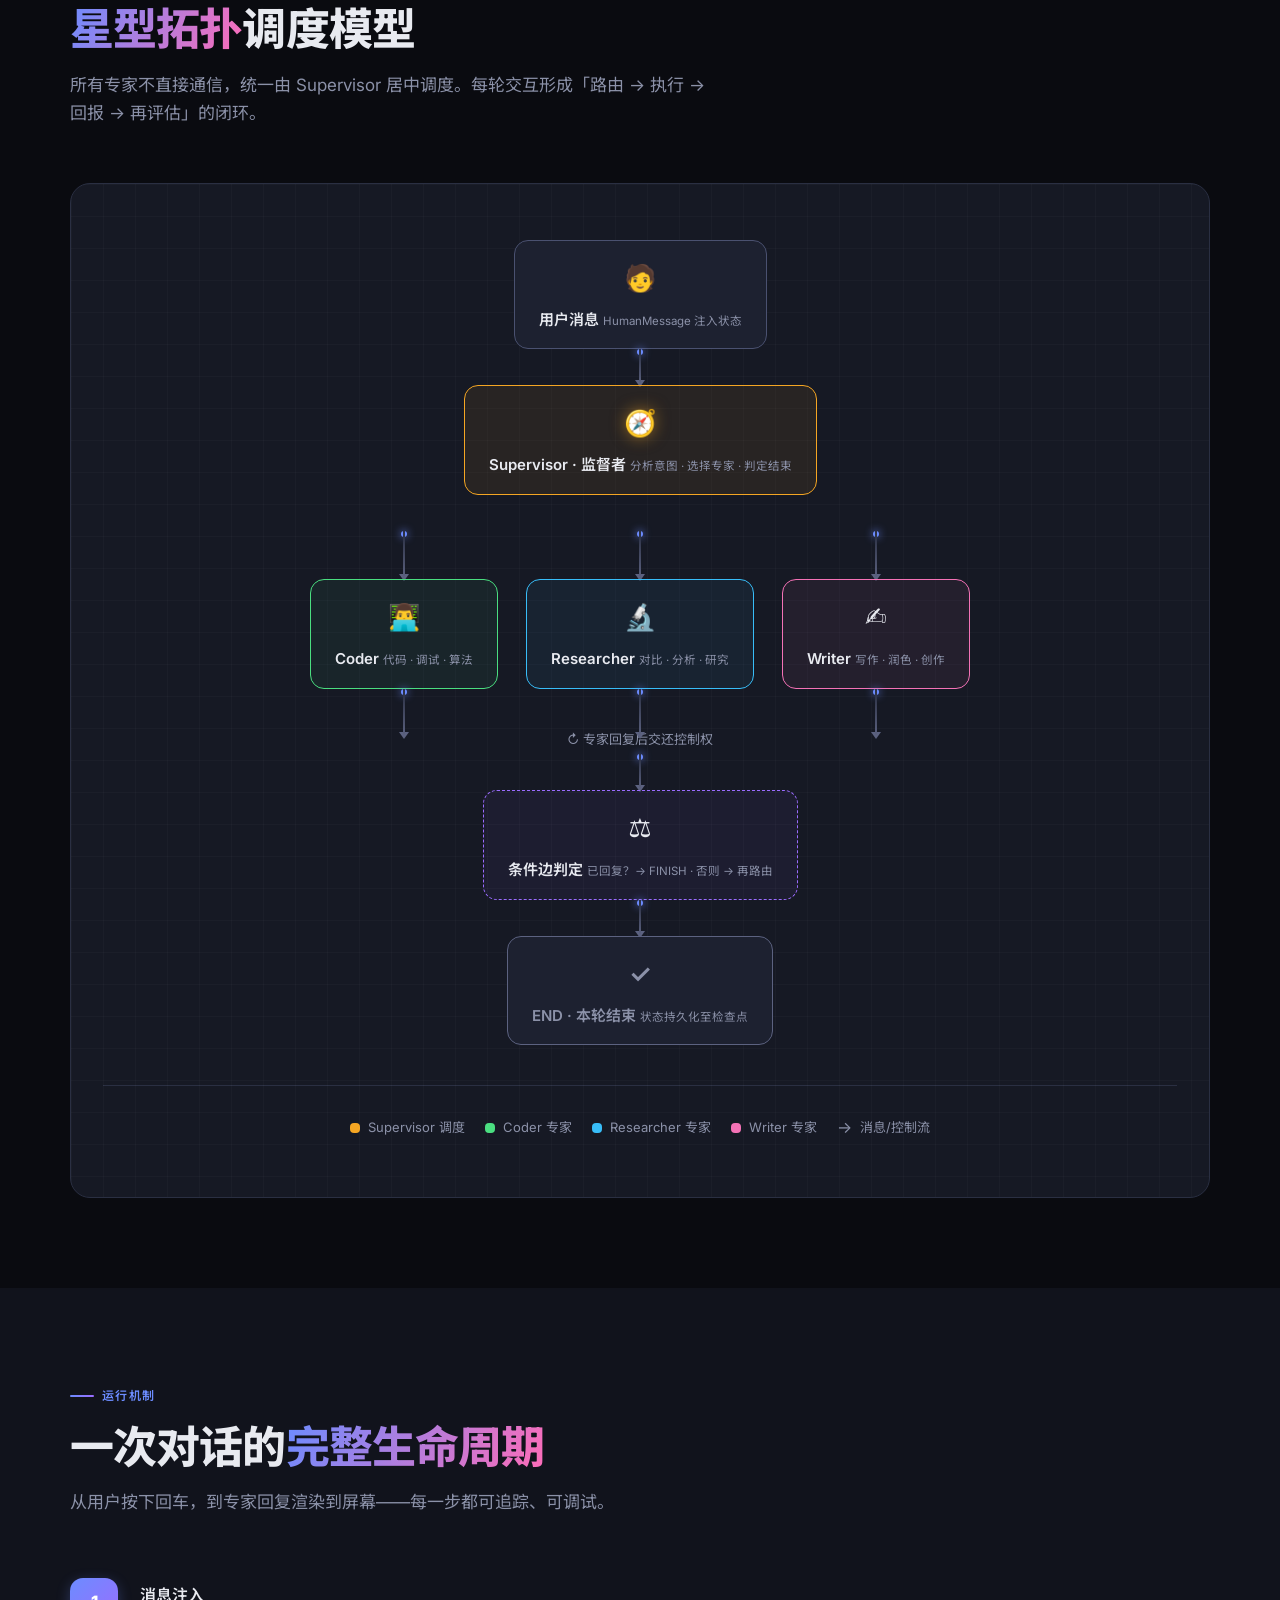
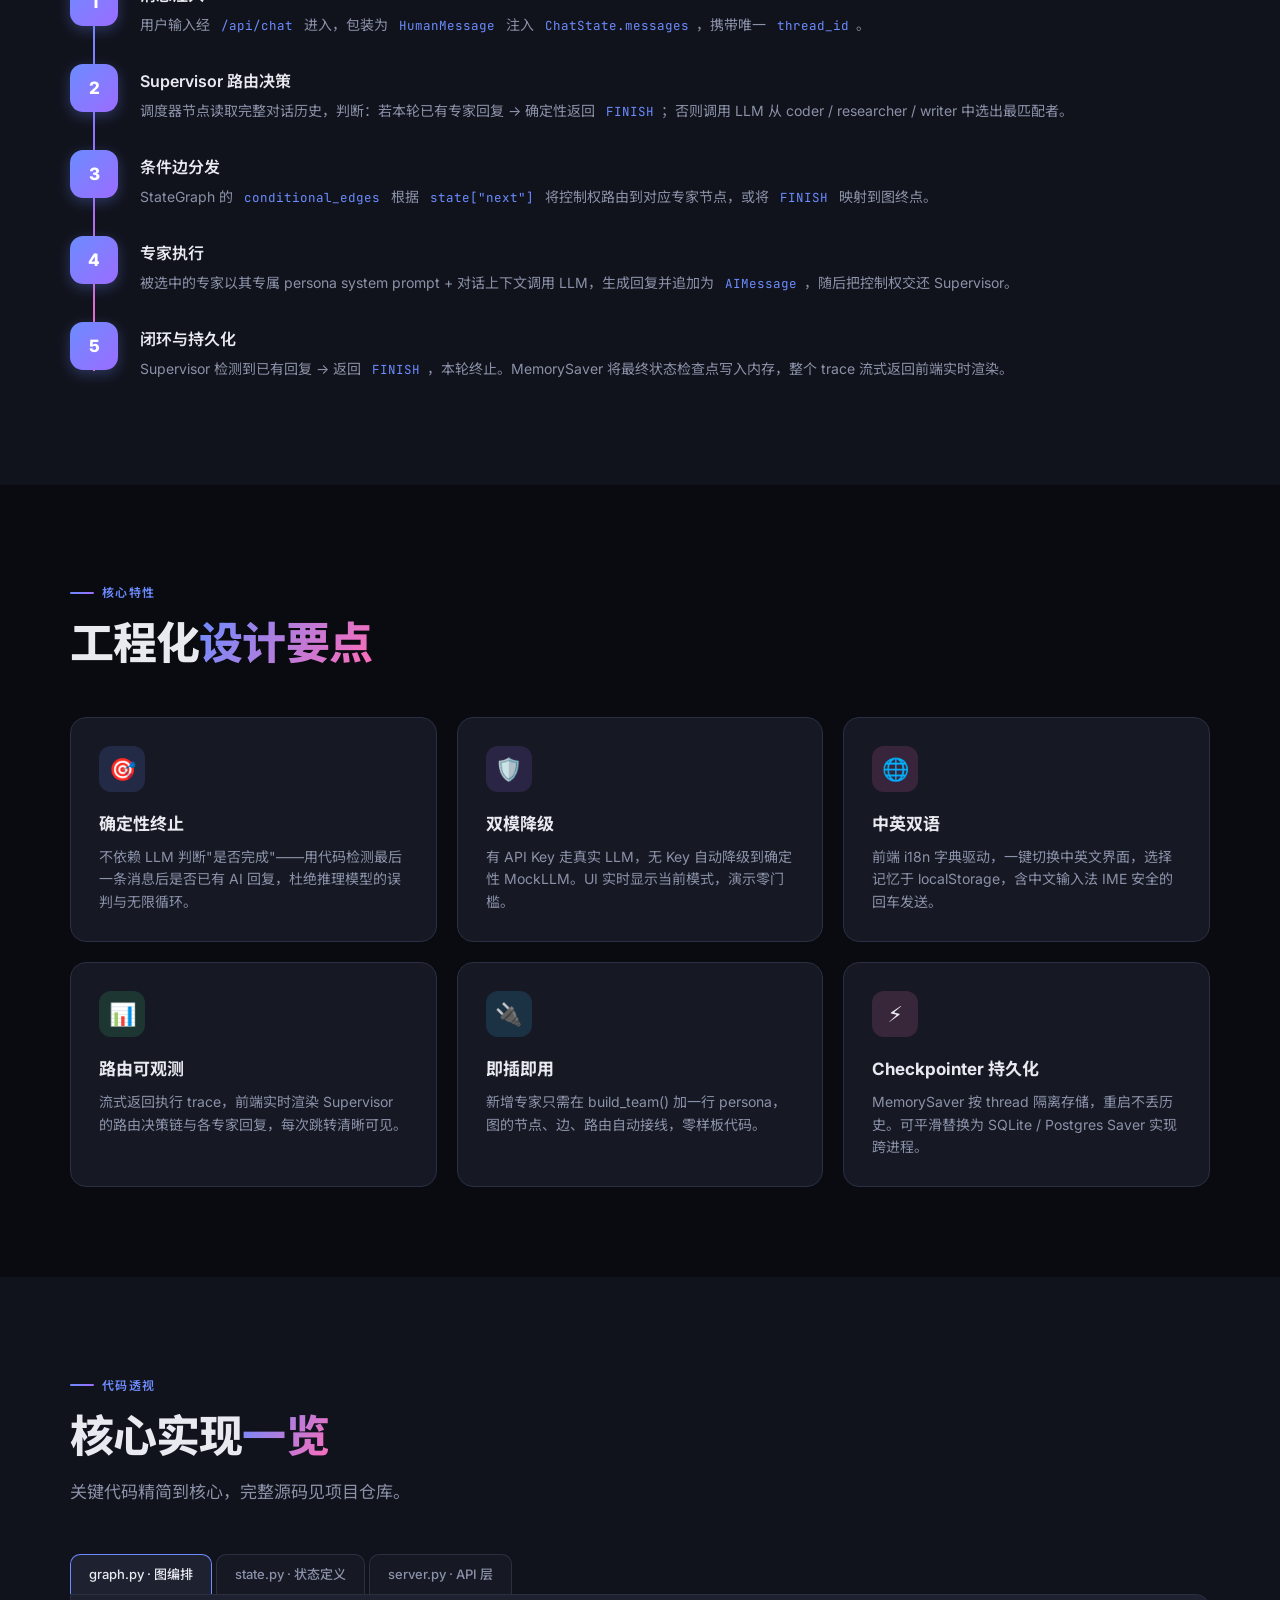
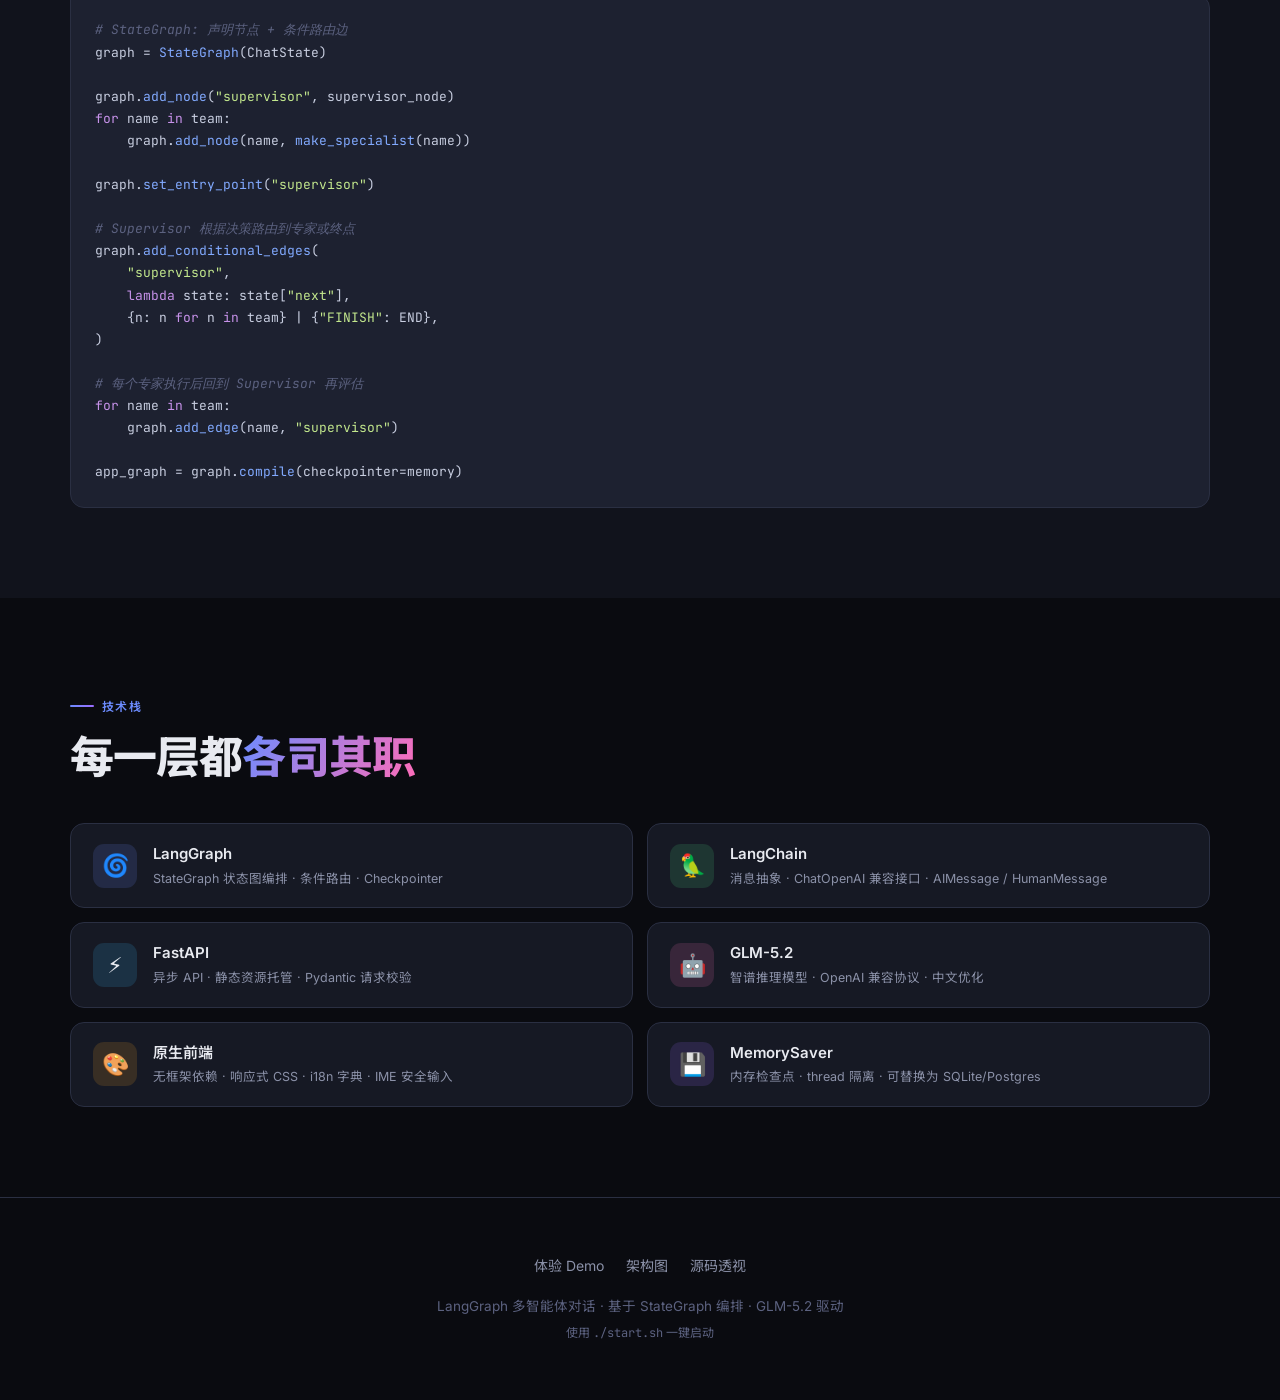
==== commit fd2bd49c: "docs: 新增多智能体编排模式对比页（/patterns） 精美网页系统对比 LangGraph 四种经典多智能体拓扑： - Supervisor 监督者（中心化 LLM 路由） - Hierarc" ====
--- a/templates/architecture.html
+++ b/templates/architecture.html
@@ -29,14 +29,14 @@
 }
 html { scroll-behavior: smooth; }
 body {
-  font-family: 'Inter', 'Noto Sans SC', system-ui, sans-serif;
+  font-family: 'Inter', 'Noto Sans SC', system-ui, -apple-system, 'Segoe UI', 'PingFang SC', 'Microsoft YaHei', sans-serif;
   background: var(--bg);
   color: var(--text);
   line-height: 1.65;
   overflow-x: hidden;
   -webkit-font-smoothing: antialiased;
 }
-code, pre, .mono { font-family: 'JetBrains Mono', monospace; }
+code, pre, .mono { font-family: 'JetBrains Mono', 'SF Mono', 'Menlo', 'Consolas', monospace; }
 a { color: var(--grad-1); text-decoration: none; }
 
 /* ===================== Ambient background ===================== */
@@ -338,6 +338,7 @@
       <a href="#architecture">架构</a>
       <a href="#flow">数据流</a>
       <a href="#features">特性</a>
+      <a href="/patterns">编排模式</a>
       <a href="#tech">技术栈</a>
       <a href="/">← 返回 Demo</a>
     </div>
